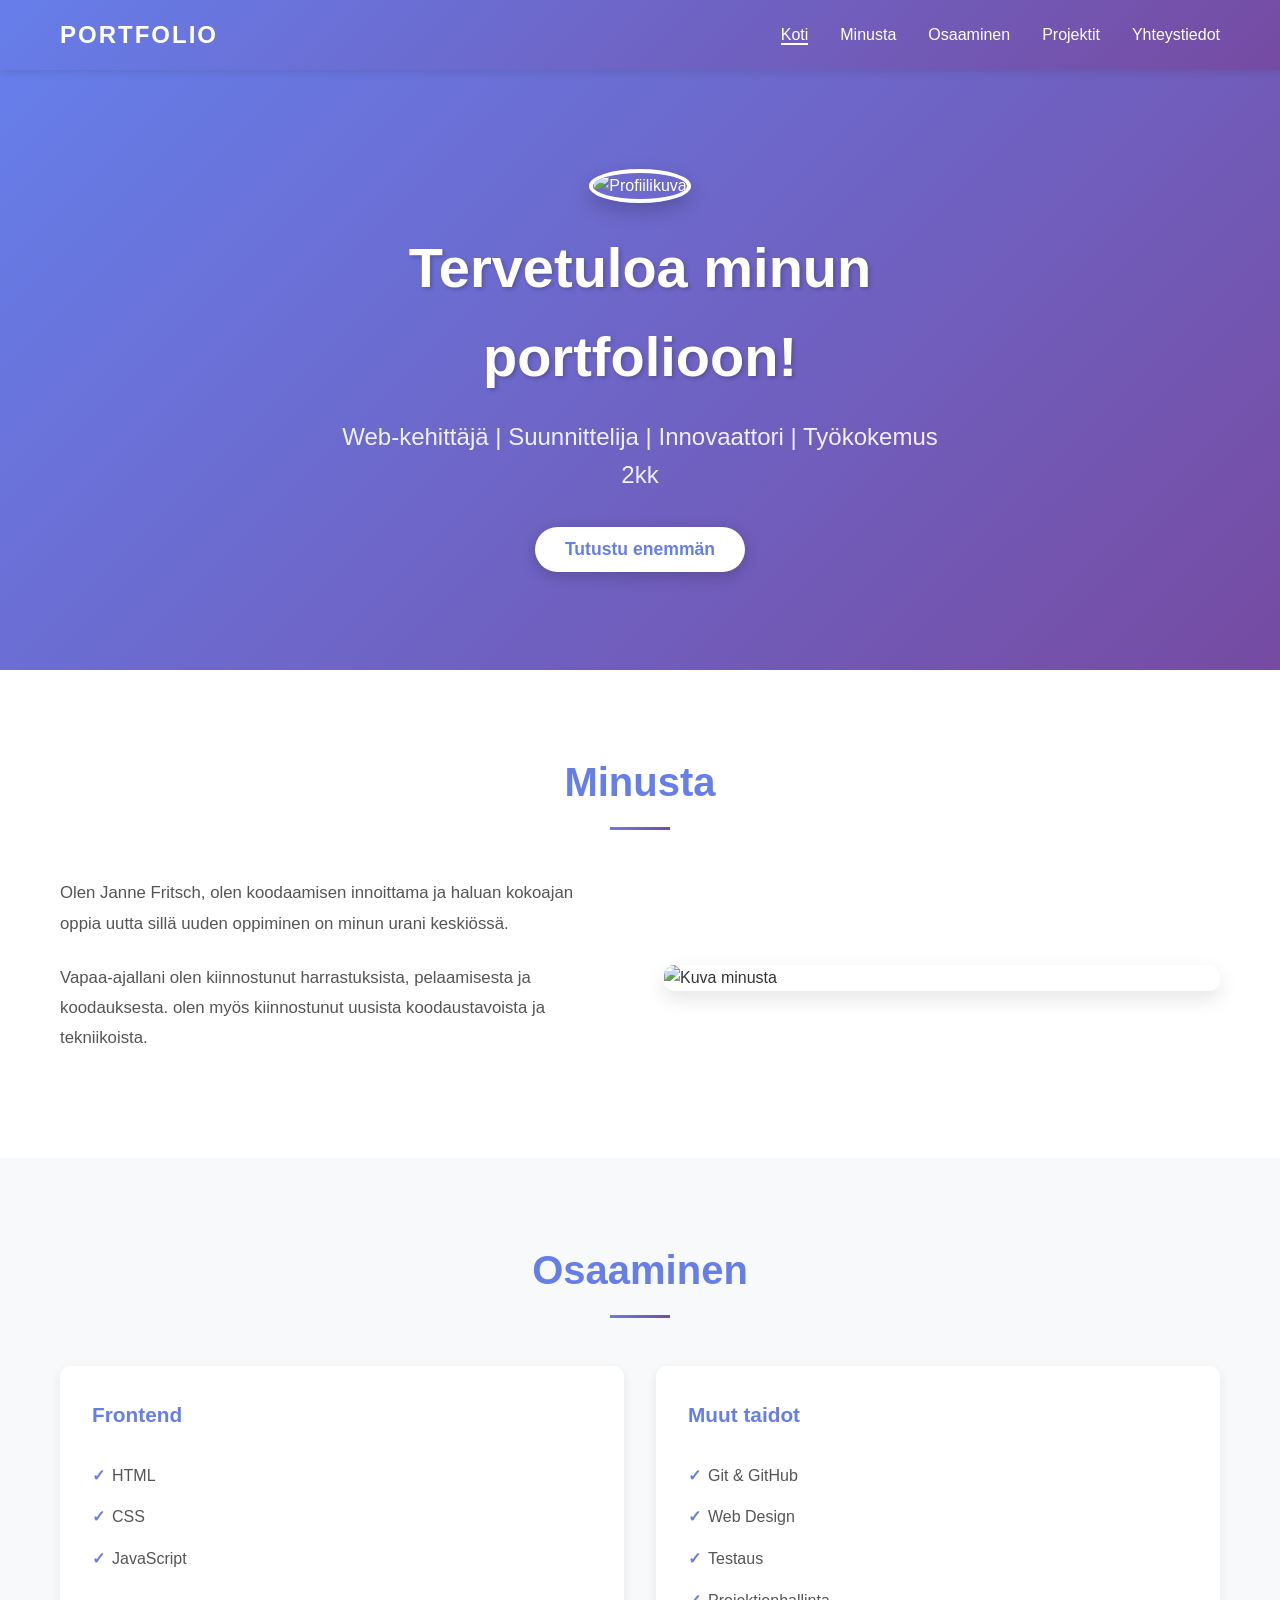
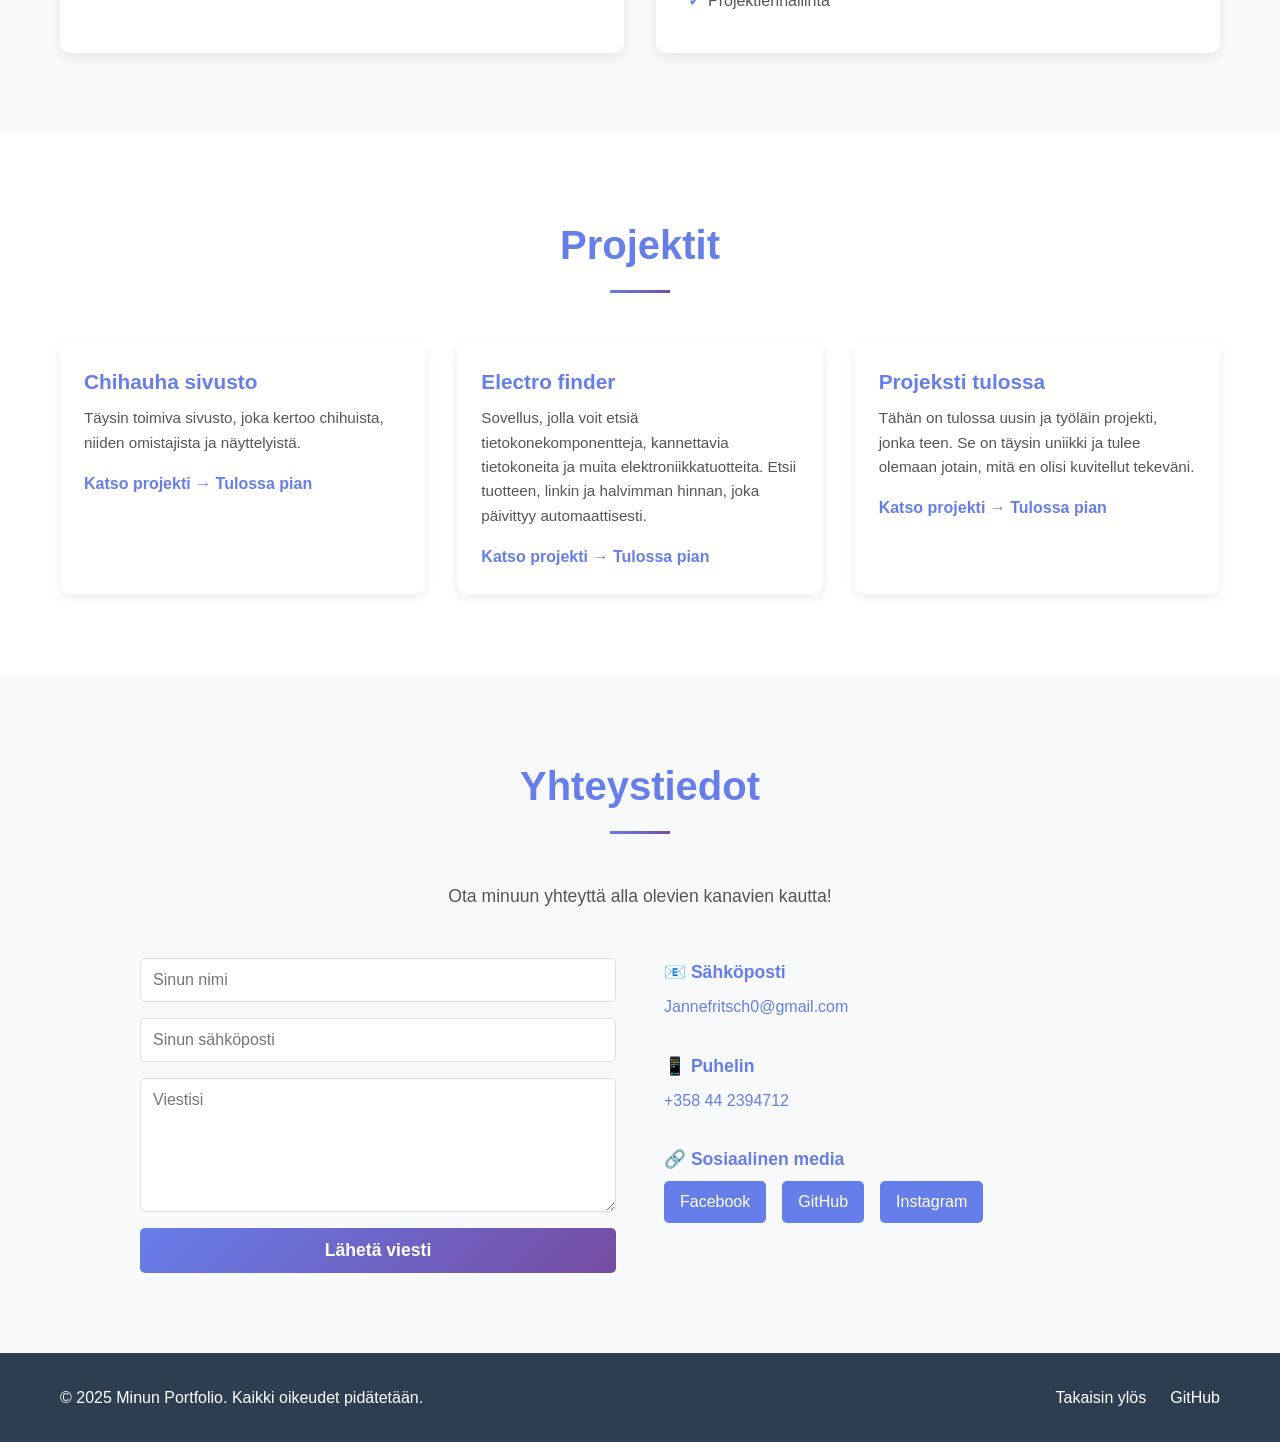
==== index.html @ ff275de2 "Add files via upload" ====
<!DOCTYPE html>
<html lang="fi">

<head>
    <meta charset="UTF-8">
    <meta name="viewport" content="width=device-width, initial-scale=1.0">
    <title>Minun Portfolio</title>
    <link rel="stylesheet" href="styles.css">
</head>

<body>
    <!-- Navigaatio -->
    <nav class="navbar">
        <div class="nav-container">
            <div class="logo">Portfolio</div>
            <ul class="nav-menu">
                <li><a href="#home" class="nav-link">Koti</a></li>
                <li><a href="#about" class="nav-link">Minusta</a></li>
                <li><a href="#skills" class="nav-link">Osaaminen</a></li>
                <li><a href="#projects" class="nav-link">Projektit</a></li>
                <li><a href="#contact" class="nav-link">Yhteystiedot</a></li>
            </ul>
        </div>
    </nav>

    <!-- Esittelyosio (Hero) -->
    <section id="home" class="hero">
        <div class="hero-content">
            <img src="images/profile.jpg" alt="Profiilikuva" class="profile-pic">
            <h1>Tervetuloa minun portfolioon!</h1>
            <p class="tagline">Web-kehittäjä | Suunnittelija | Innovaattori | Työkokemus 2kk </p>
            <button class="cta-button">Tutustu enemmän</button>
        </div>
    </section>

    <!-- Minusta -osio -->
    <section id="about" class="about">
        <div class="container">
            <h2>Minusta</h2>
            <div class="about-content">
                <div class="about-text">
                    <p>
                        Olen Janne Fritsch, olen koodaamisen innoittama ja haluan kokoajan oppia uutta sillä uuden oppiminen on minun urani keskiössä.
                    </p>
                    <p>
                        Vapaa-ajallani olen kiinnostunut harrastuksista, pelaamisesta ja koodauksesta. olen myös kiinnostunut uusista koodaustavoista ja tekniikoista.
                    </p>
                </div>
                <img src="images/about.jpg" alt="Kuva minusta" class="about-image">
            </div>
        </div>
    </section>

    <!-- Osaaminen -osio -->
    <section id="skills" class="skills">
        <div class="container">
            <h2>Osaaminen</h2>
            <div class="skills-grid">
                <div class="skill-card">
                    <h3>Frontend</h3>
                    <ul>
                        <li>HTML</li>
                        <li>CSS</li>
                        <li>JavaScript</li>
                    </ul>
                </div>
                <div class="skill-card">
                    <h3>Muut taidot</h3>
                    <ul>
                        <li>Git & GitHub</li>
                        <li>Web Design</li>
                        <li>Testaus</li>
                        <li>Projektienhallinta</li>
                    </ul>
                </div>
            </div>
        </div>
    </section>

    <!-- Projektit -osio -->
    <section id="projects" class="projects">
        <div class="container">
            <h2>Projektit</h2>
            <div class="projects-grid">
                <div class="project-card">
                    <h3>Chihauha sivusto</h3>
                    <p>
                        Täysin toimiva sivusto, joka kertoo chihuista, niiden omistajista ja näyttelyistä.
                    </p>
                    <a href="#" class="project-link">Katso projekti → Tulossa pian</a>
                </div>
                <div class="project-card">
                    <h3>Electro finder</h3>
                    <p>
                        Sovellus, jolla voit etsiä tietokonekomponentteja, kannettavia tietokoneita ja muita elektroniikkatuotteita. Etsii tuotteen, linkin ja halvimman hinnan, joka päivittyy automaattisesti.
                    </p>
                    <a href="#" class="project-link">Katso projekti → Tulossa pian</a>
                </div>
                <div class="project-card">
                    <h3>Projeksti tulossa</h3>
                    <p>
                       Tähän on tulossa uusin ja työläin projekti, jonka teen. Se on täysin uniikki ja tulee olemaan jotain, mitä en olisi kuvitellut tekeväni.
                    </p>
                    <a href="#" class="project-link">Katso projekti → Tulossa pian</a>
                </div>
            </div>
        </div>
    </section>

    <!-- Yhteystiedot -osio -->
    <section id="contact" class="contact">
        <div class="container">
            <h2>Yhteystiedot</h2>
            <p class="contact-intro">Ota minuun yhteyttä alla olevien kanavien kautta!</p>

            <div class="contact-content">
                <form class="contact-form">
                    <input type="text" placeholder="Sinun nimi" required>
                    <input type="email" placeholder="Sinun sähköposti" required>
                    <textarea placeholder="Viestisi" rows="6" required></textarea>
                    <button type="submit" class="submit-button">Lähetä viesti</button>
                </form>

                <div class="contact-info">
                    <div class="info-item">
                        <h4>📧 Sähköposti</h4>
                        <p><a href="Jannefritsch0@gmail.com">Jannefritsch0@gmail.com</a></p>
                    </div>
                    <div class="info-item">
                        <h4>📱 Puhelin</h4>
                        <p><a href="tel:+358 44 2394712">+358 44 2394712</a></p>
                    </div>
                    <div class="info-item">
                        <h4>🔗 Sosiaalinen media</h4>
                        <div class="social-links">
                            <a href="https://linkedin.com" target="_blank" rel="noopener noreferrer">Facebook</a>
                            <a href="https://github.com" target="_blank" rel="noopener noreferrer">GitHub</a>
                            <a href="https://twitter.com" target="_blank" rel="noopener noreferrer">Instagram</a>
                        </div>
                    </div>
                </div>
            </div>
        </div>
    </section>

    <!-- Footer -->
    <footer class="footer">
        <div class="container">
            <p>&copy; 2025 Minun Portfolio. Kaikki oikeudet pidätetään.</p>
            <div class="footer-links">
                <a href="#home">Takaisin ylös</a>
                <a href="https://github.com" target="_blank" rel="noopener noreferrer">GitHub</a>
            </div>
        </div>
    </footer>

    <script src="script.js"></script>
</body>
</html>
---- styles.css ----
/* === YLEISET TYYLIT === */
* {
    margin: 0;
    padding: 0;
    box-sizing: border-box;
}

html {
    scroll-behavior: smooth;
}

body {
    font-family: 'Segoe UI', Tahoma, Geneva, Verdana, sans-serif;
    line-height: 1.6;
    color: #333;
    background: #f8f9fa;
}

.container {
    max-width: 1200px;
    margin: 0 auto;
    padding: 0 20px;
}

/* === NAVIGAATIO === */
.navbar {
    background: linear-gradient(135deg, #667eea 0%, #764ba2 100%);
    color: white;
    padding: 1rem 0;
    position: sticky;
    top: 0;
    z-index: 100;
    box-shadow: 0 2px 8px rgba(0, 0, 0, 0.1);
}

.nav-container {
    max-width: 1200px;
    margin: 0 auto;
    padding: 0 20px;
    display: flex;
    justify-content: space-between;
    align-items: center;
}

.logo {
    font-size: 1.5rem;
    font-weight: bold;
    text-transform: uppercase;
    letter-spacing: 2px;
}

.nav-menu {
    display: flex;
    list-style: none;
    gap: 2rem;
}

.nav-link {
    color: white;
    text-decoration: none;
    transition: opacity 0.3s;
    font-weight: 500;
}

.nav-link:hover {
    opacity: 0.8;
    border-bottom: 2px solid white;
}

/* === HERO OSIO === */
.hero {
    background: linear-gradient(135deg, #667eea 0%, #764ba2 100%);
    color: white;
    padding: 80px 20px;
    text-align: center;
    min-height: 600px;
    display: flex;
    align-items: center;
    justify-content: center;
}

.hero-content {
    max-width: 600px;
}

.profile-pic {
    width: 150px;
    height: 150px;
    border-radius: 50%;
    margin-bottom: 20px;
    border: 4px solid white;
    object-fit: cover;
    box-shadow: 0 8px 20px rgba(0, 0, 0, 0.2);
}

.hero h1 {
    font-size: 3.5rem;
    margin-bottom: 1rem;
    text-shadow: 2px 2px 4px rgba(0, 0, 0, 0.2);
}

.tagline {
    font-size: 1.5rem;
    margin-bottom: 2rem;
    opacity: 0.9;
}

.cta-button {
    background: white;
    color: #667eea;
    border: none;
    padding: 12px 30px;
    font-size: 1.1rem;
    font-weight: bold;
    border-radius: 50px;
    cursor: pointer;
    transition: transform 0.2s, box-shadow 0.2s;
    box-shadow: 0 4px 15px rgba(0, 0, 0, 0.2);
}

.cta-button:hover {
    transform: translateY(-2px);
    box-shadow: 0 6px 20px rgba(0, 0, 0, 0.3);
}

/* === MINUSTA OSIO === */
.about {
    padding: 80px 20px;
    background: white;
}

.about h2,
.skills h2,
.projects h2,
.contact h2 {
    font-size: 2.5rem;
    text-align: center;
    margin-bottom: 3rem;
    color: #667eea;
    position: relative;
    padding-bottom: 1rem;
}

.about h2::after,
.skills h2::after,
.projects h2::after,
.contact h2::after {
    content: '';
    position: absolute;
    bottom: 0;
    left: 50%;
    transform: translateX(-50%);
    width: 60px;
    height: 3px;
    background: linear-gradient(135deg, #667eea 0%, #764ba2 100%);
}

.about-content {
    display: grid;
    grid-template-columns: 1fr 1fr;
    gap: 3rem;
    align-items: center;
}

.about-text p {
    margin-bottom: 1.5rem;
    font-size: 1.05rem;
    color: #555;
    line-height: 1.8;
}

.about-image {
    width: 100%;
    border-radius: 10px;
    box-shadow: 0 8px 20px rgba(0, 0, 0, 0.1);
}

/* === OSAAMINEN OSIO === */
.skills {
    padding: 80px 20px;
    background: #f8f9fa;
}

.skills-grid {
    display: grid;
    grid-template-columns: repeat(auto-fit, minmax(280px, 1fr));
    gap: 2rem;
}

.skill-card {
    background: white;
    padding: 2rem;
    border-radius: 10px;
    box-shadow: 0 4px 12px rgba(0, 0, 0, 0.08);
    transition: transform 0.3s, box-shadow 0.3s;
}

.skill-card:hover {
    transform: translateY(-5px);
    box-shadow: 0 8px 20px rgba(102, 126, 234, 0.2);
}

.skill-card h3 {
    color: #667eea;
    margin-bottom: 1.5rem;
    font-size: 1.3rem;
}

.skill-card ul {
    list-style: none;
}

.skill-card li {
    padding: 0.5rem 0;
    color: #555;
    padding-left: 20px;
    position: relative;
}

.skill-card li::before {
    content: '✓';
    position: absolute;
    left: 0;
    color: #667eea;
    font-weight: bold;
}

/* === PROJEKTIT OSIO === */
.projects {
    padding: 80px 20px;
    background: white;
}

.projects-grid {
    display: grid;
    grid-template-columns: repeat(auto-fit, minmax(320px, 1fr));
    gap: 2rem;
}

.project-card {
    background: white;
    border-radius: 10px;
    overflow: hidden;
    box-shadow: 0 4px 12px rgba(0, 0, 0, 0.08);
    transition: transform 0.3s, box-shadow 0.3s;
}

.project-card:hover {
    transform: translateY(-8px);
    box-shadow: 0 12px 24px rgba(102, 126, 234, 0.2);
}

.project-card img {
    width: 100%;
    height: 200px;
    object-fit: cover;
}

.project-card h3 {
    color: #667eea;
    padding: 1.5rem 1.5rem 0.5rem;
    font-size: 1.3rem;
}

.project-card p {
    padding: 0 1.5rem 1rem;
    color: #555;
    font-size: 0.95rem;
}

.project-link {
    display: inline-block;
    margin: 0 1.5rem 1.5rem;
    color: #667eea;
    text-decoration: none;
    font-weight: bold;
    transition: color 0.3s;
}

.project-link:hover {
    color: #764ba2;
}

/* === YHTEYSTIEDOT OSIO === */
.contact {
    padding: 80px 20px;
    background: #f8f9fa;
}

.contact-intro {
    text-align: center;
    font-size: 1.1rem;
    color: #555;
    margin-bottom: 3rem;
}

.contact-content {
    display: grid;
    grid-template-columns: 1fr 1fr;
    gap: 3rem;
    max-width: 1000px;
    margin: 0 auto;
}

.contact-form {
    display: flex;
    flex-direction: column;
    gap: 1rem;
}

.contact-form input,
.contact-form textarea {
    padding: 12px;
    border: 1px solid #ddd;
    border-radius: 5px;
    font-family: inherit;
    font-size: 1rem;
    transition: border-color 0.3s;
}

.contact-form input:focus,
.contact-form textarea:focus {
    outline: none;
    border-color: #667eea;
    box-shadow: 0 0 0 3px rgba(102, 126, 234, 0.1);
}

.submit-button {
    background: linear-gradient(135deg, #667eea 0%, #764ba2 100%);
    color: white;
    border: none;
    padding: 12px 30px;
    font-size: 1.1rem;
    font-weight: bold;
    border-radius: 5px;
    cursor: pointer;
    transition: transform 0.2s, box-shadow 0.2s;
}

.submit-button:hover {
    transform: translateY(-2px);
    box-shadow: 0 6px 20px rgba(102, 126, 234, 0.3);
}

.contact-info {
    display: flex;
    flex-direction: column;
    gap: 2rem;
}

.info-item h4 {
    color: #667eea;
    margin-bottom: 0.5rem;
    font-size: 1.1rem;
}

.info-item p {
    color: #555;
}

.info-item a {
    color: #667eea;
    text-decoration: none;
    transition: color 0.3s;
}

.info-item a:hover {
    color: #764ba2;
}

.social-links {
    display: flex;
    gap: 1rem;
}

.social-links a {
    display: inline-block;
    padding: 8px 16px;
    background: #667eea;
    color: white;
    text-decoration: none;
    border-radius: 5px;
    transition: background 0.3s;
}

.social-links a:hover {
    background: #764ba2;
}

/* === FOOTER === */
.footer {
    background: #2c3e50;
    color: white;
    padding: 2rem 20px;
    text-align: center;
}

.footer .container {
    display: flex;
    justify-content: space-between;
    align-items: center;
    flex-wrap: wrap;
    gap: 1rem;
}

.footer-links {
    display: flex;
    gap: 1.5rem;
}

.footer-links a {
    color: white;
    text-decoration: none;
    transition: color 0.3s;
}

.footer-links a:hover {
    color: #667eea;
}

/* === RESPONSIVE === */
@media (max-width: 768px) {
    .nav-menu {
        gap: 1rem;
        font-size: 0.9rem;
    }

    .hero h1 {
        font-size: 2.5rem;
    }

    .tagline {
        font-size: 1.2rem;
    }

    .about-content {
        grid-template-columns: 1fr;
    }

    .projects-grid,
    .skills-grid {
        grid-template-columns: 1fr;
    }

    .contact-content {
        grid-template-columns: 1fr;
    }

    .footer .container {
        flex-direction: column;
        text-align: center;
    }

    .hero {
        min-height: 400px;
        padding: 40px 20px;
    }

    .about,
    .skills,
    .projects,
    .contact {
        padding: 40px 20px;
    }

    .about h2,
    .skills h2,
    .projects h2,
    .contact h2 {
        font-size: 2rem;
    }
}

@media (max-width: 480px) {
    .hero h1 {
        font-size: 2rem;
    }

    .tagline {
        font-size: 1rem;
    }

    .profile-pic {
        width: 100px;
        height: 100px;
    }

    .nav-menu {
        flex-direction: column;
        gap: 0.5rem;
        font-size: 0.85rem;
    }
}
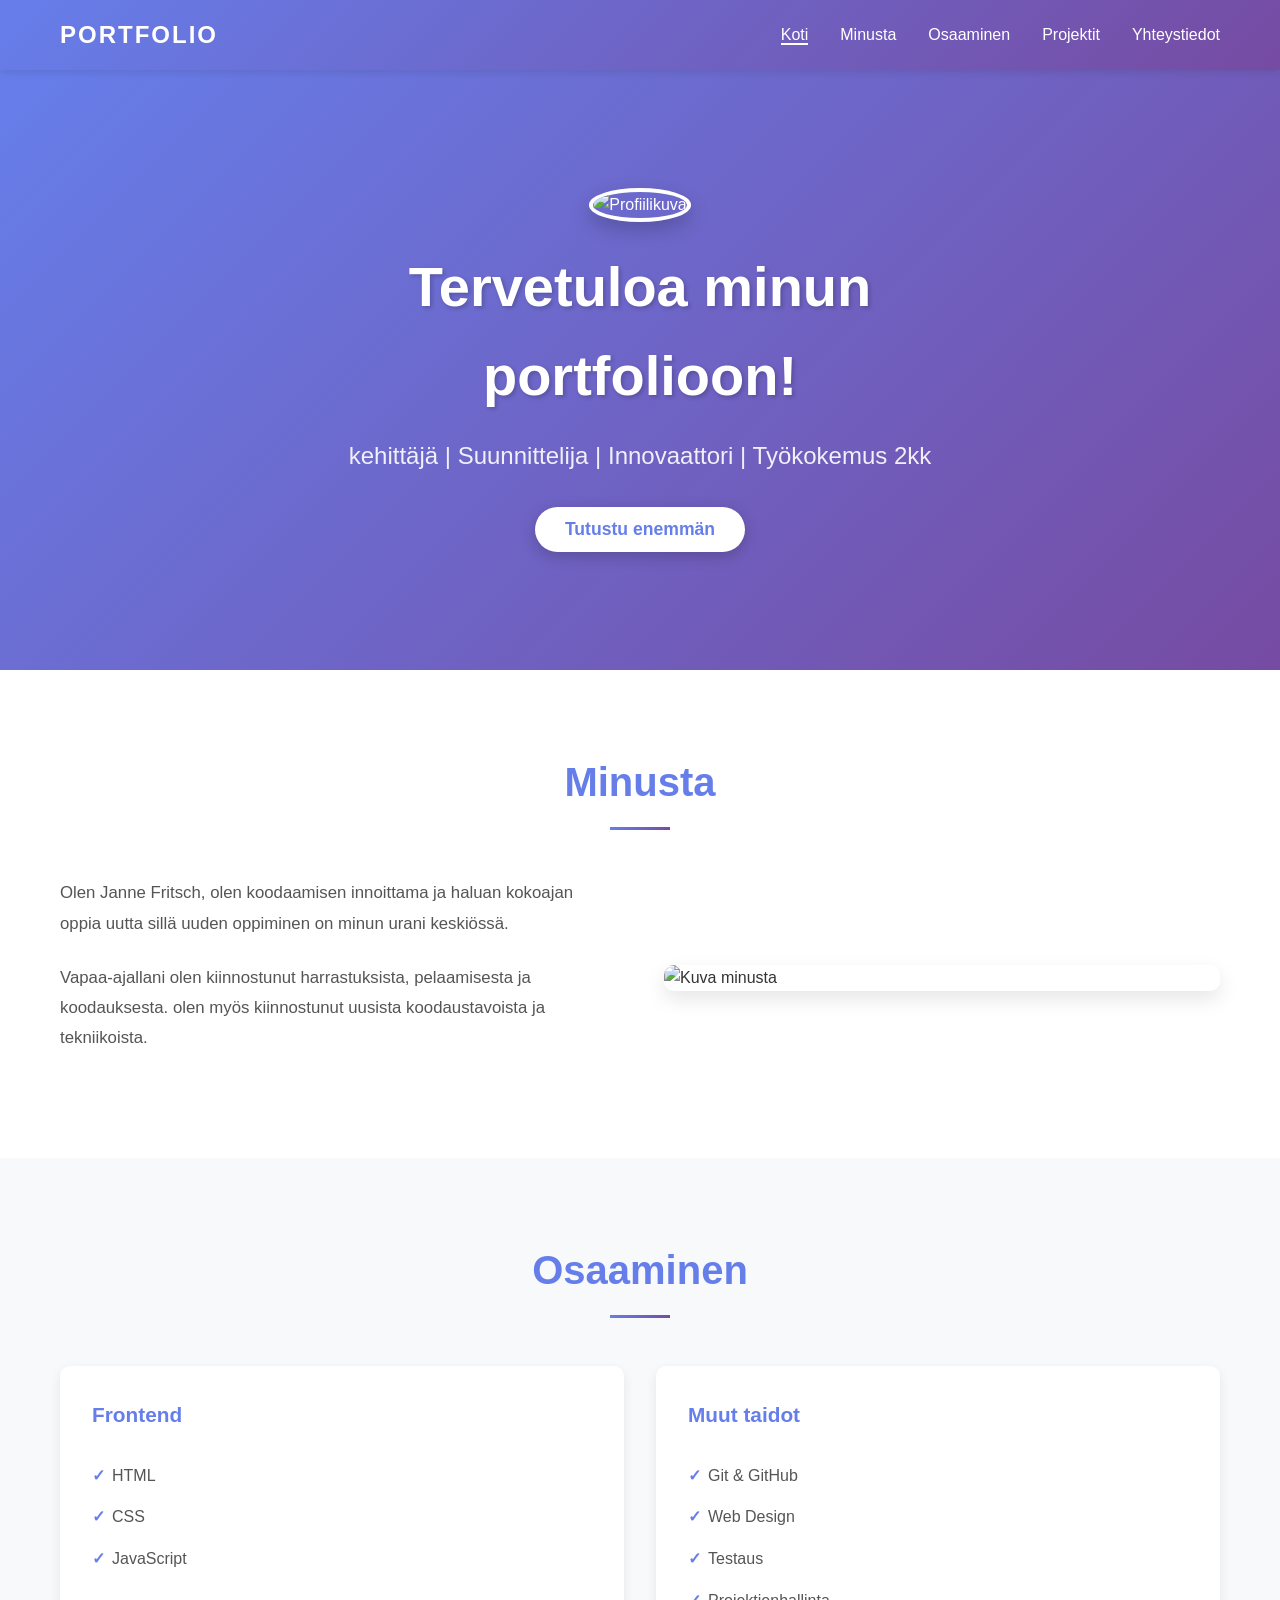
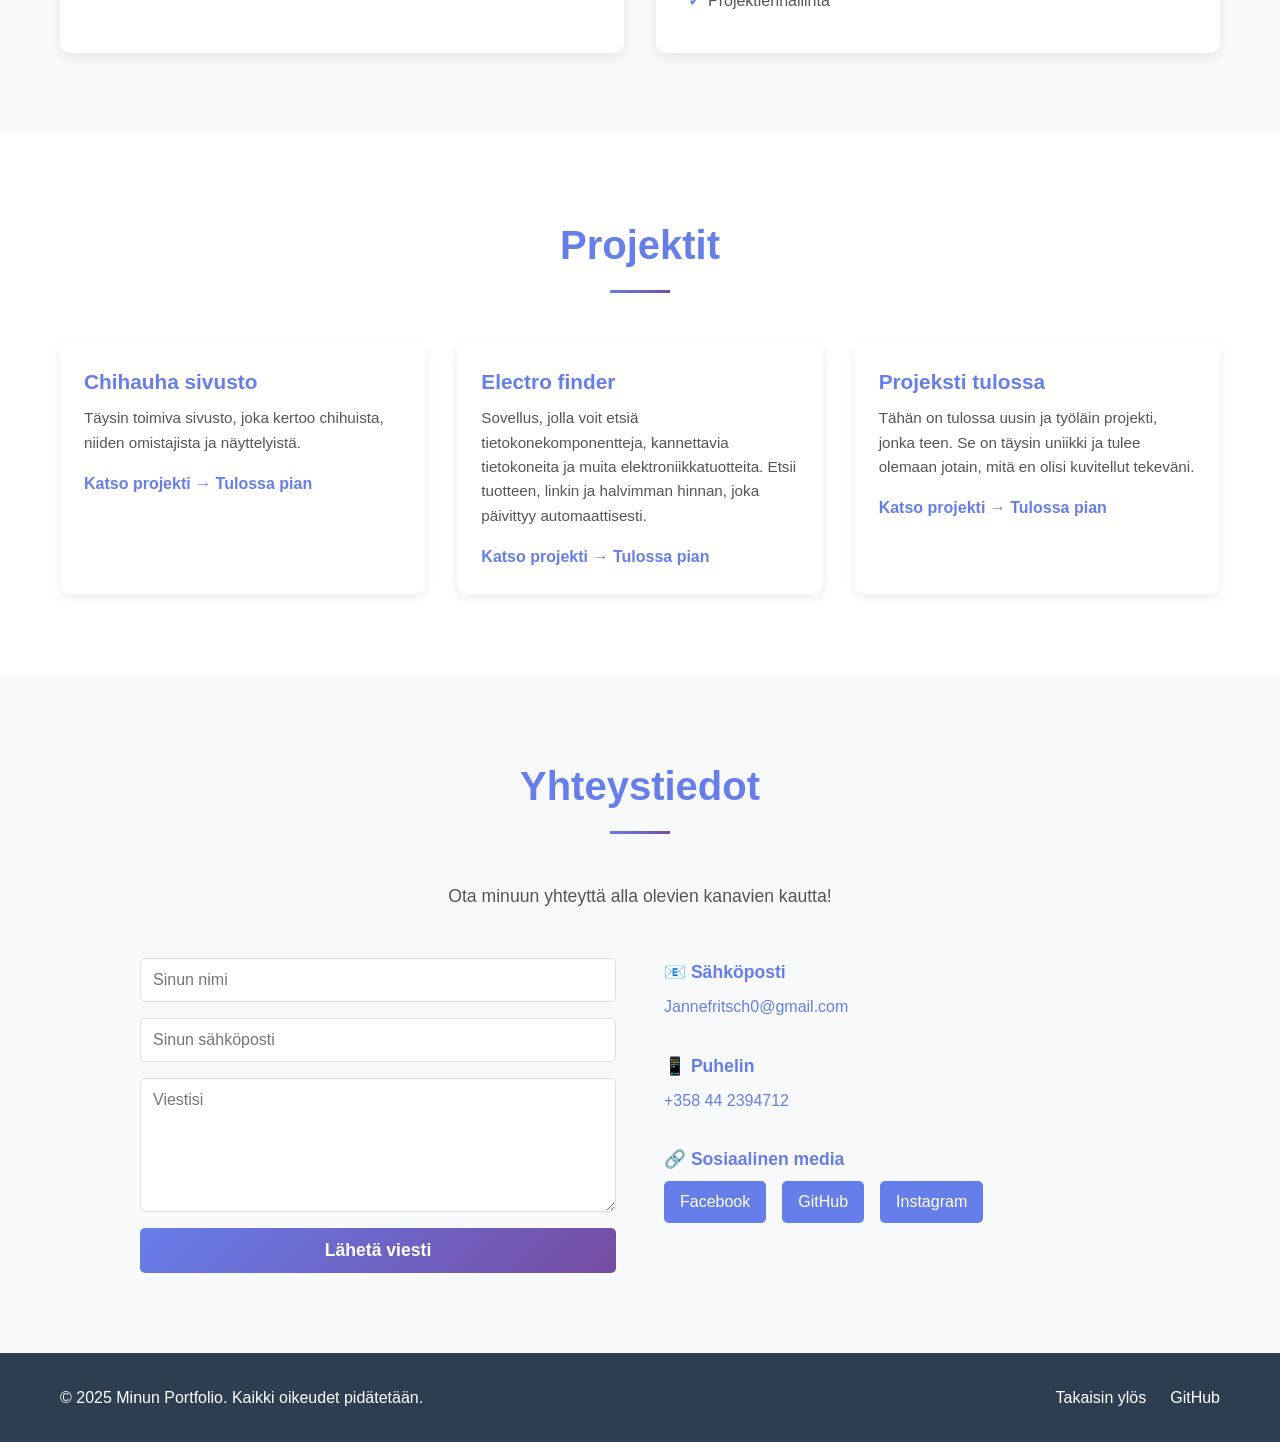
==== commit 0a9df1ae: "git test" ====
--- a/index.html
+++ b/index.html
@@ -22,13 +22,13 @@
             </ul>
         </div>
     </nav>
-
+ 
     <!-- Esittelyosio (Hero) -->
     <section id="home" class="hero">
         <div class="hero-content">
             <img src="images/profile.jpg" alt="Profiilikuva" class="profile-pic">
             <h1>Tervetuloa minun portfolioon!</h1>
-            <p class="tagline">Web-kehittäjä | Suunnittelija | Innovaattori | Työkokemus 2kk </p>
+            <p class="tagline">kehittäjä | Suunnittelija | Innovaattori | Työkokemus 2kk </p>
             <button class="cta-button">Tutustu enemmän</button>
         </div>
     </section>
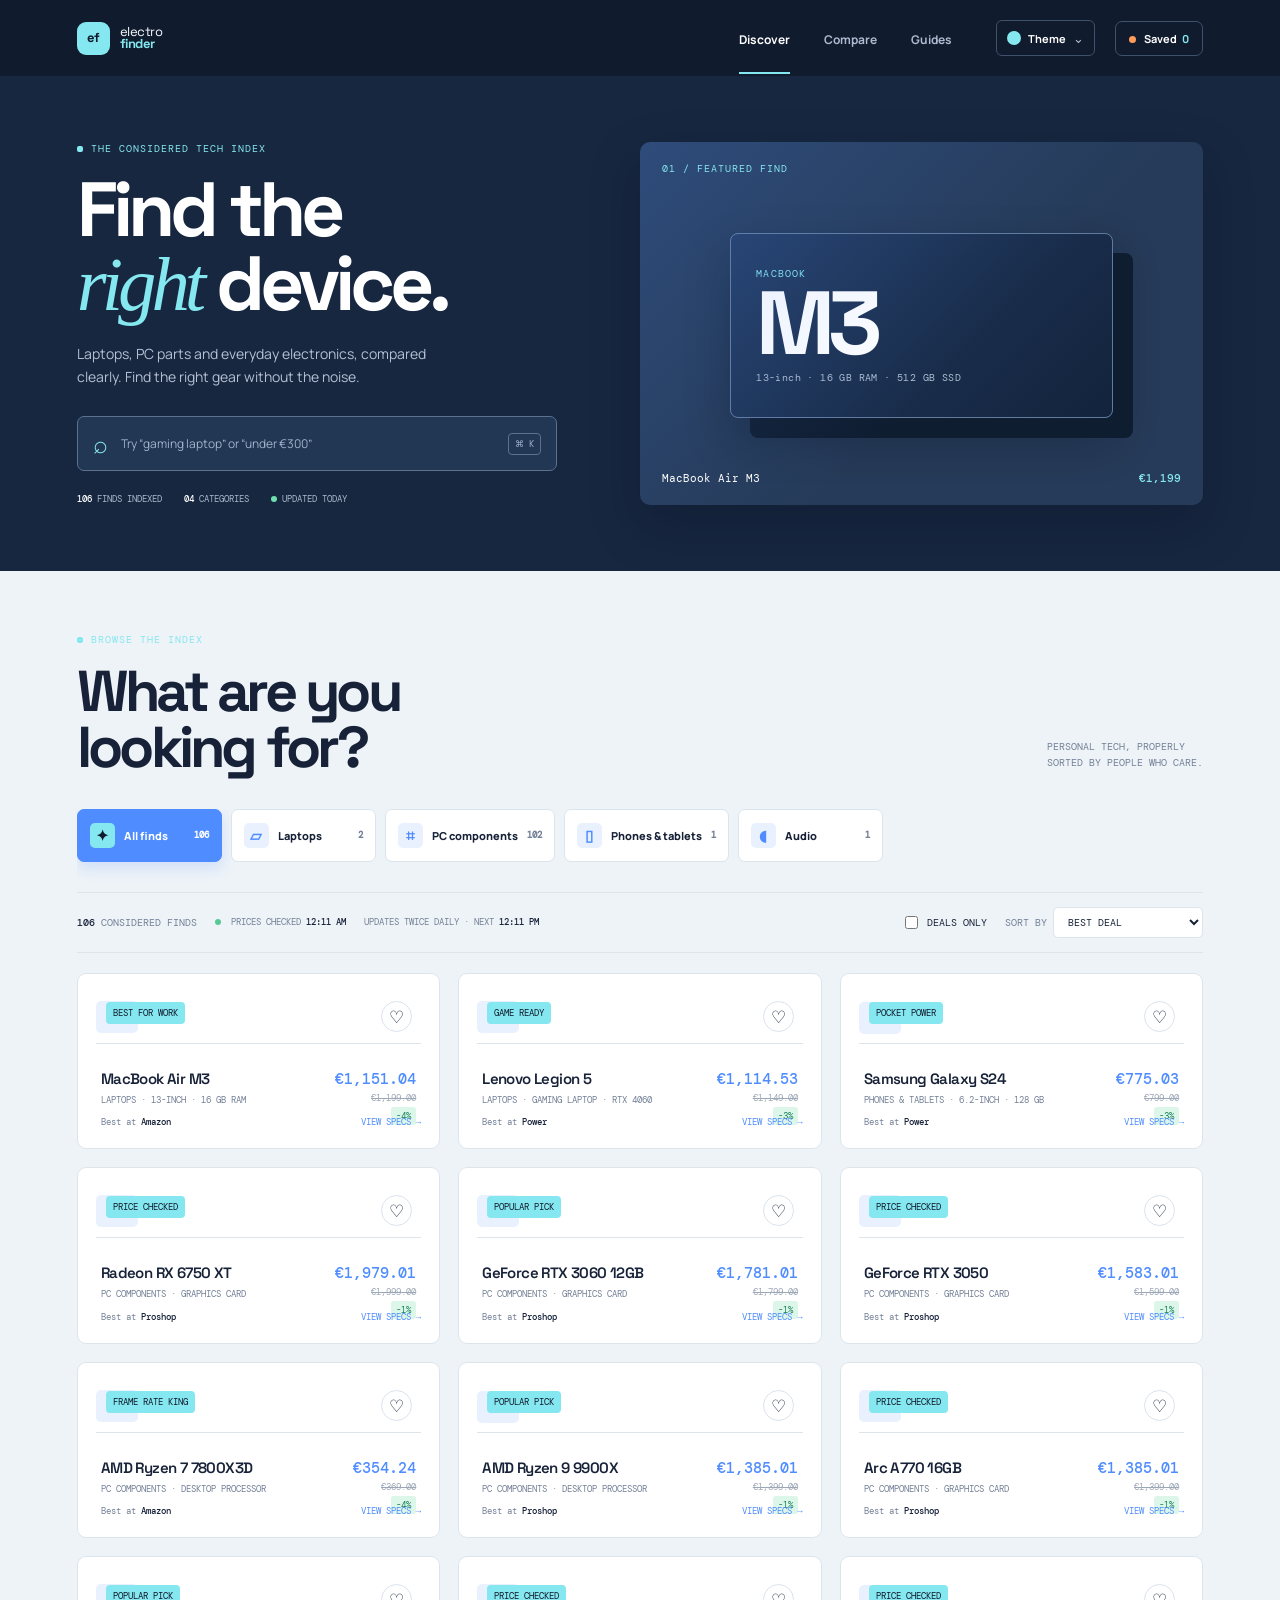
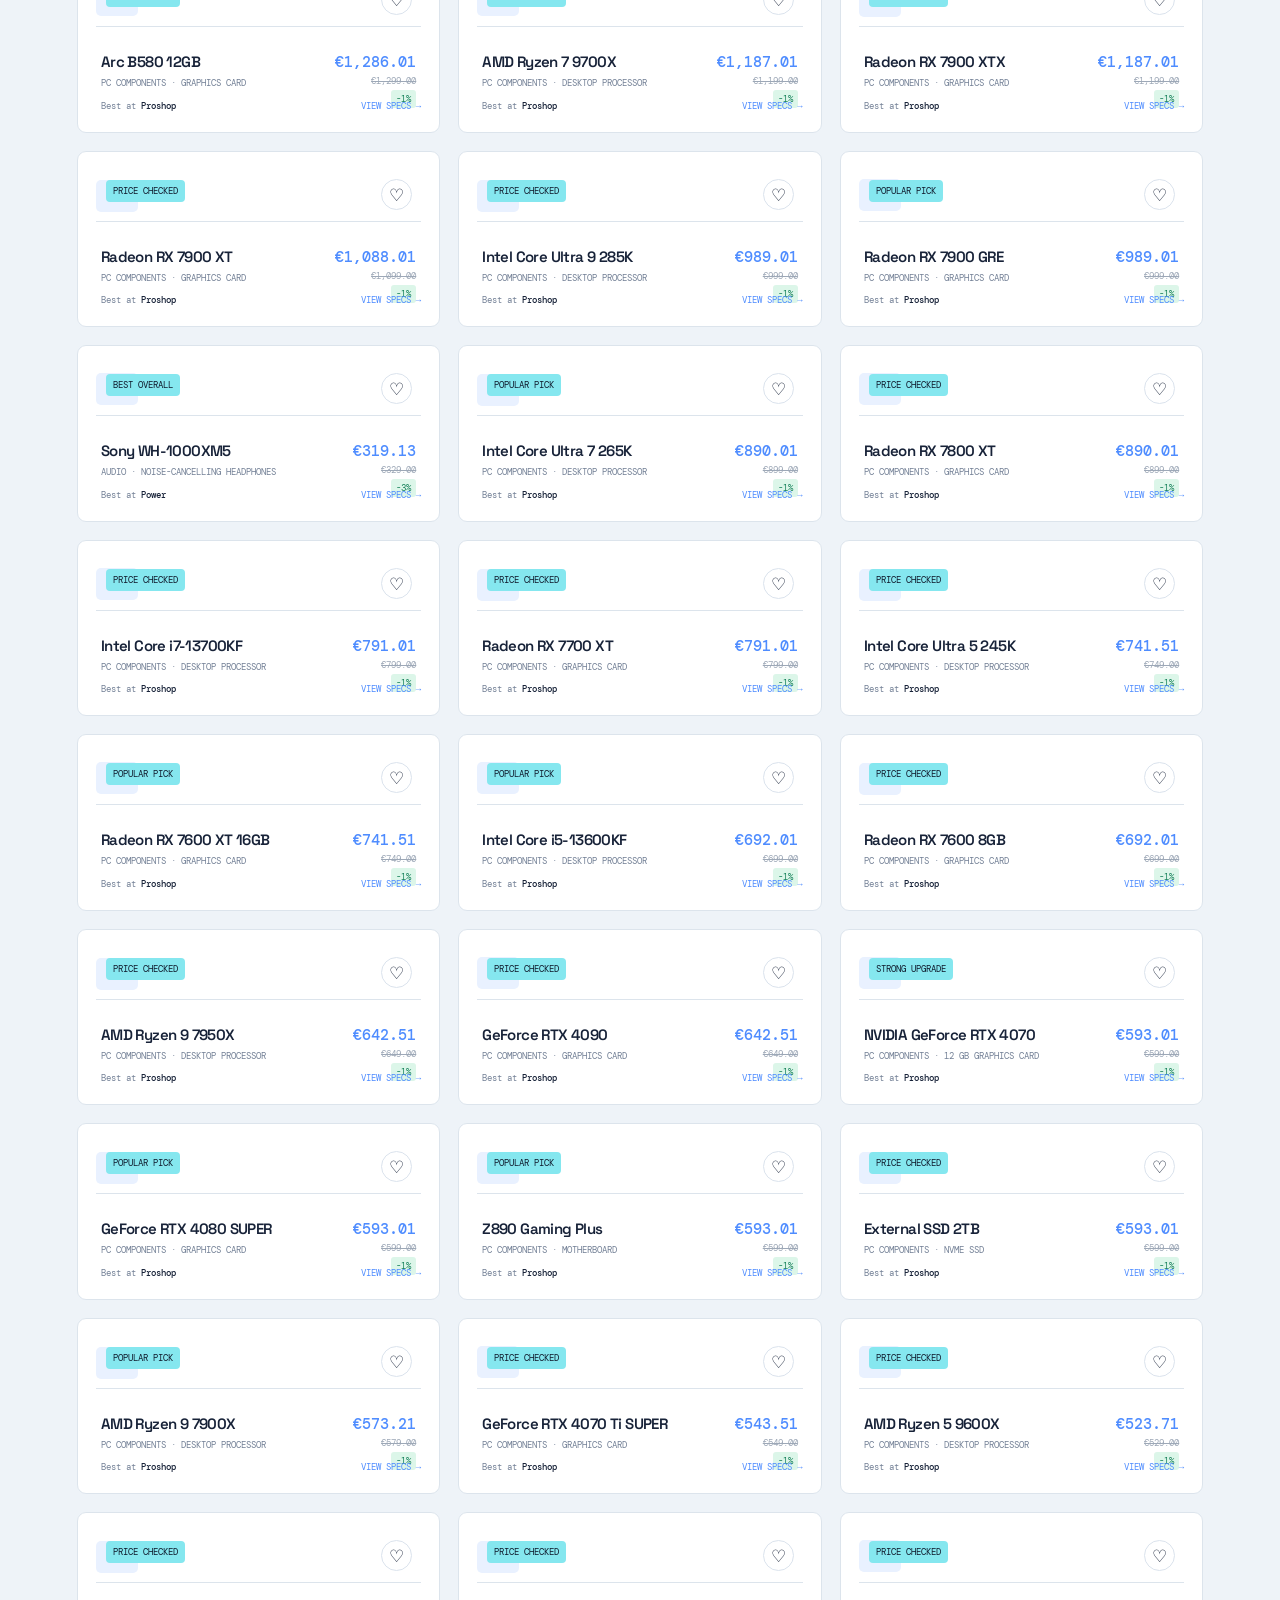
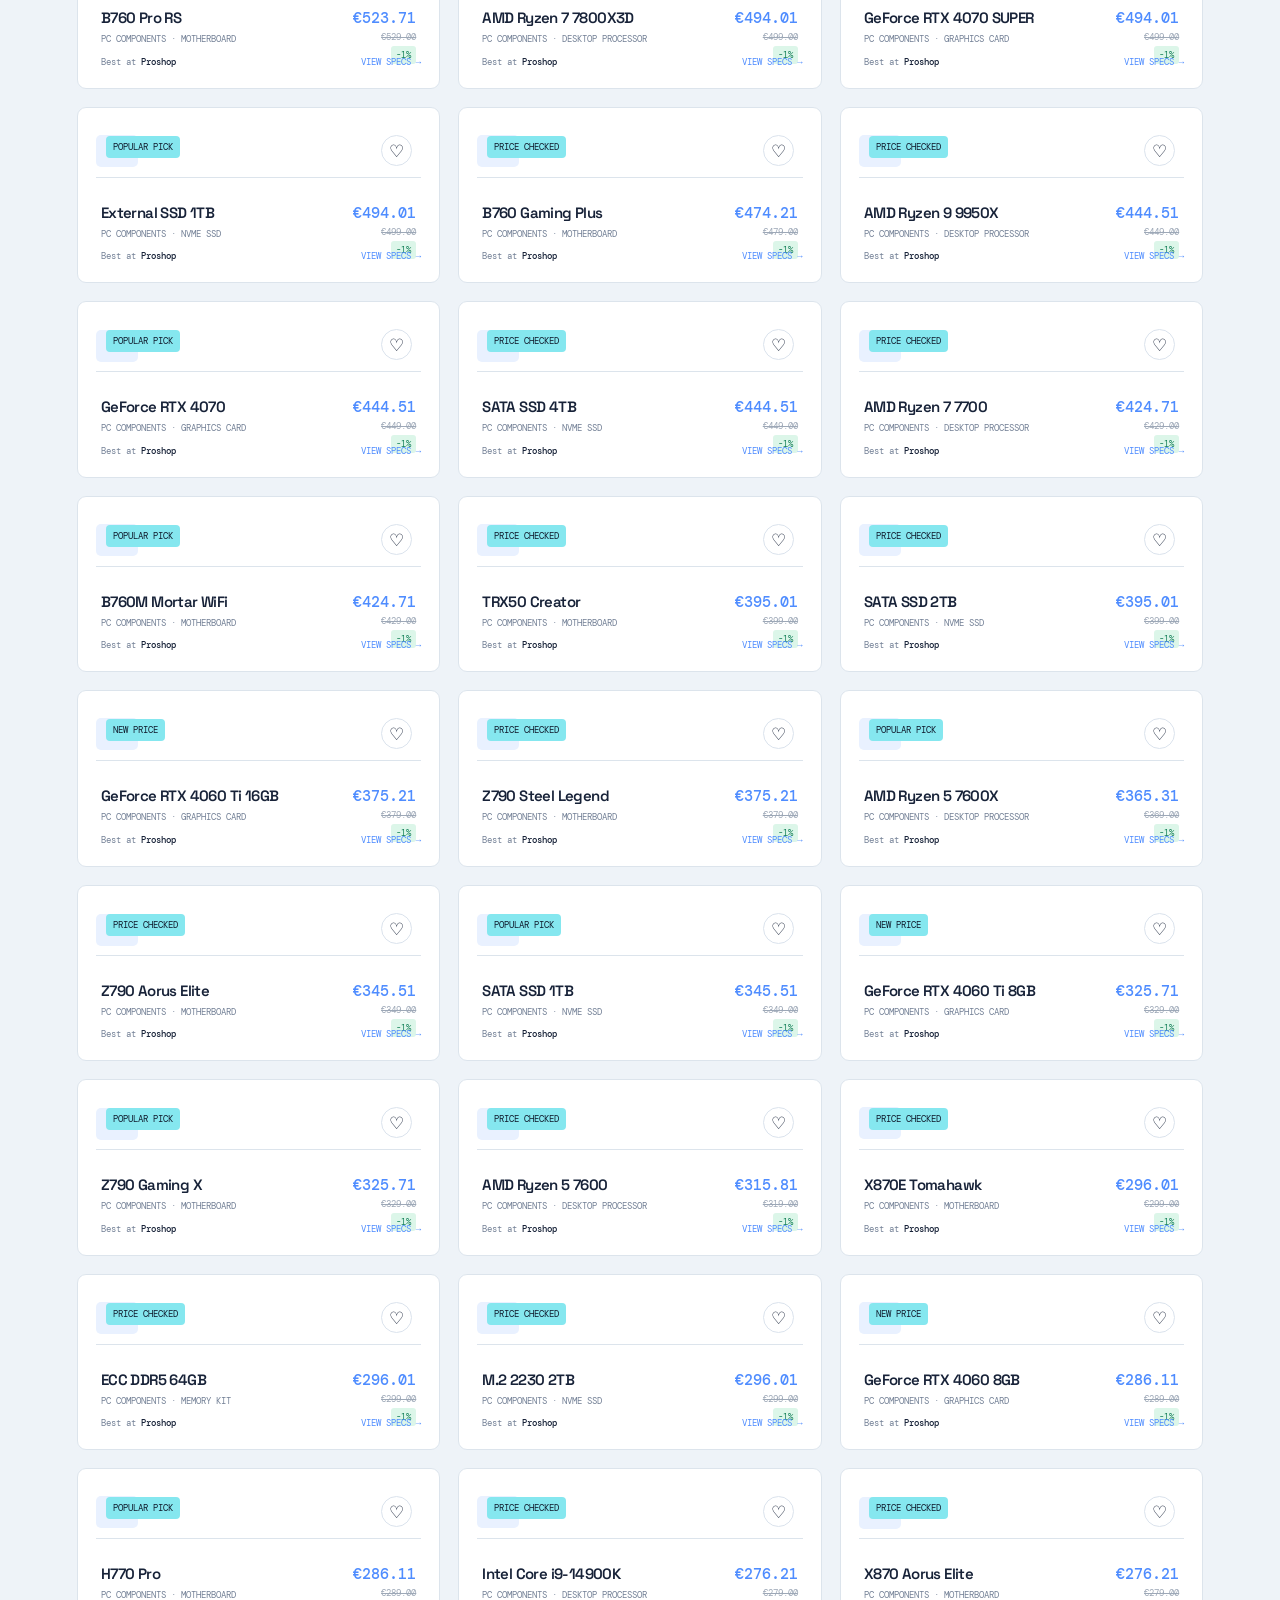
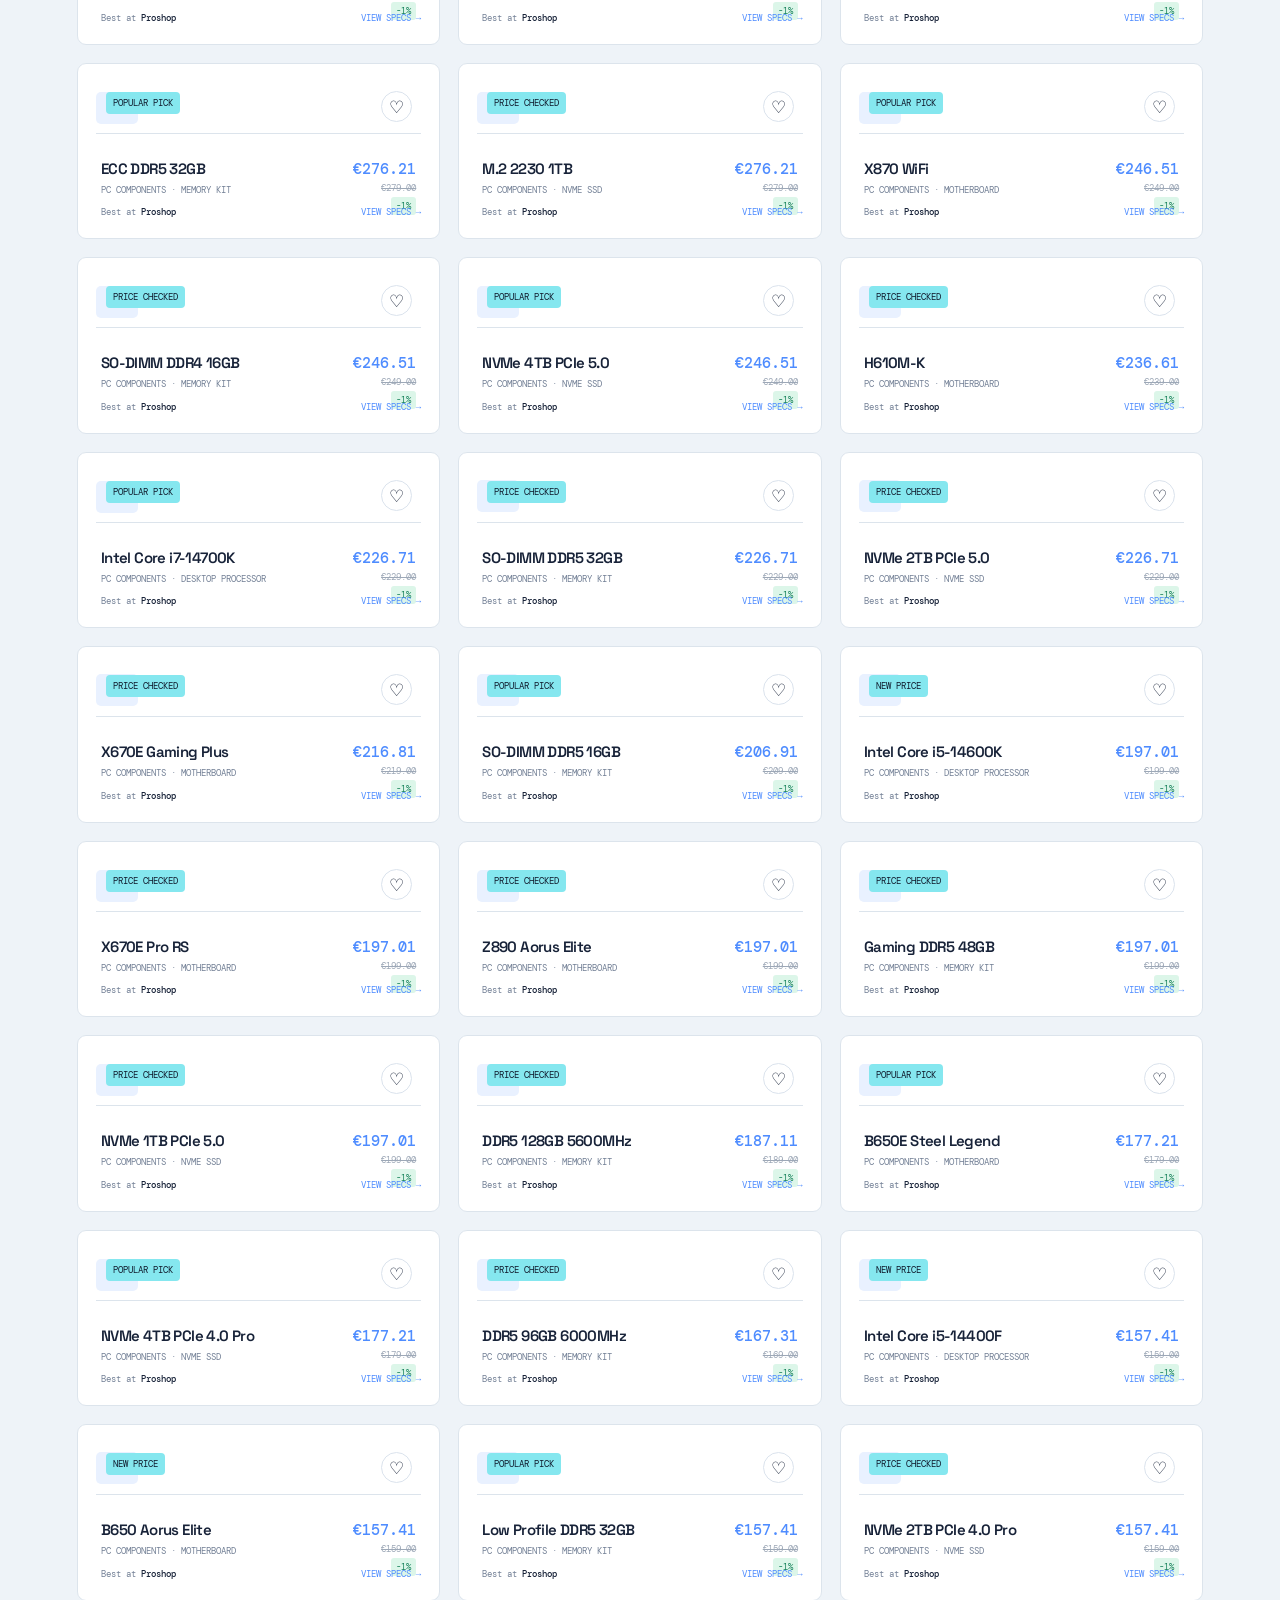
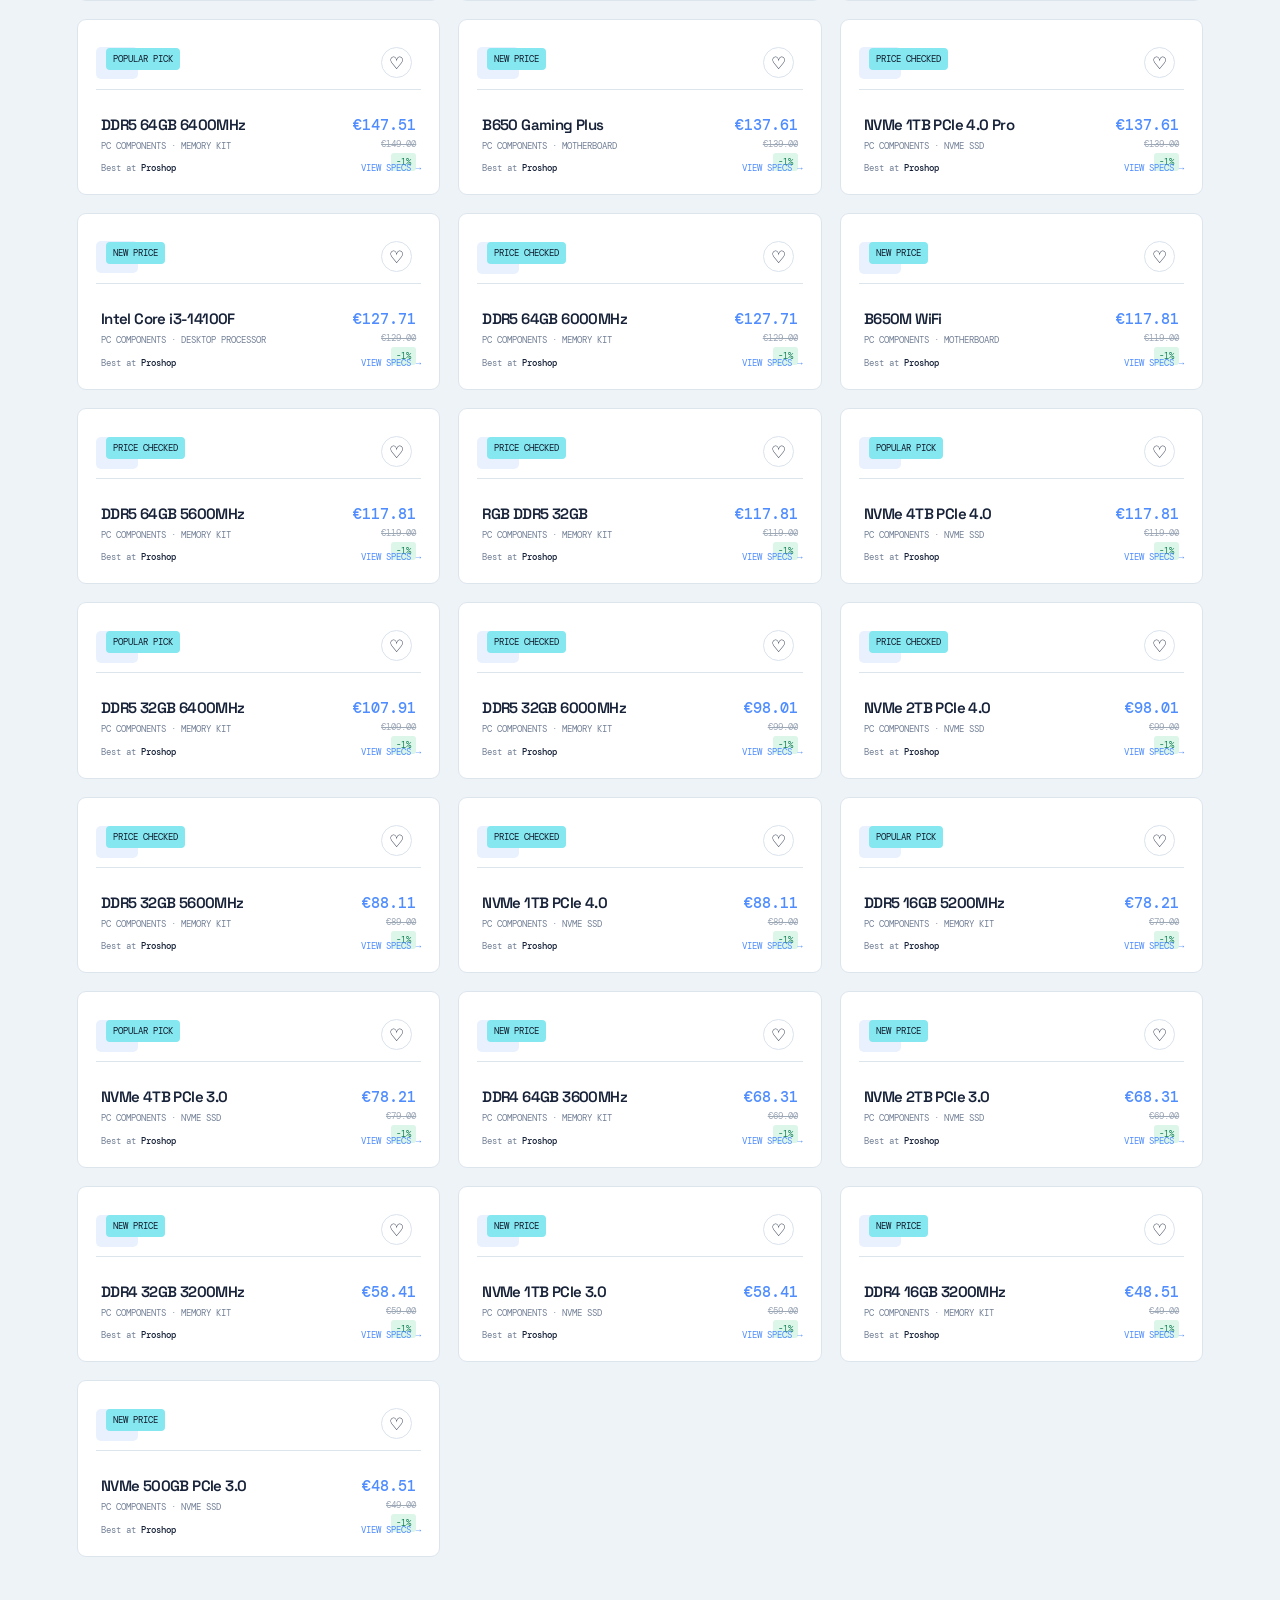
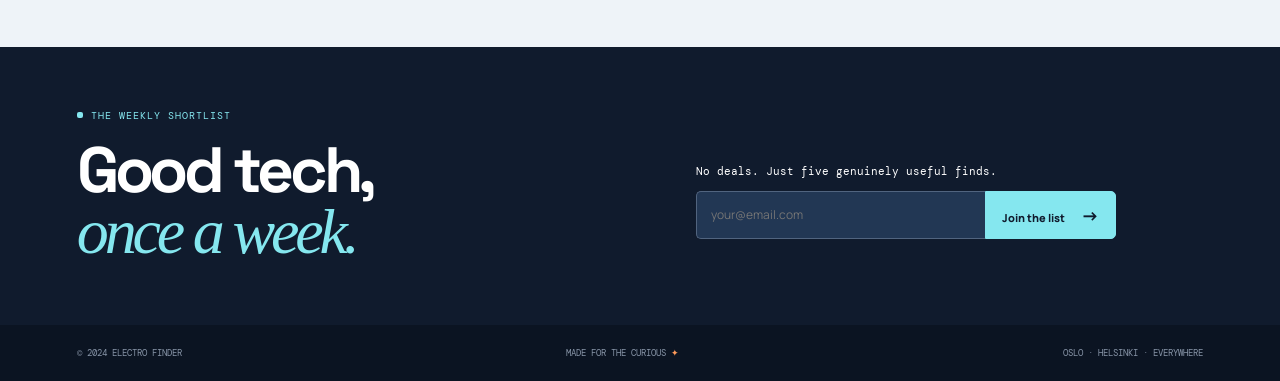
==== commit 2df1ff0b: "Publish Electro Finder site" ====
--- a/index.html
+++ b/index.html
@@ -4,8 +4,9 @@
 <head>
     <meta charset="UTF-8">
     <meta name="viewport" content="width=device-width, initial-scale=1.0">
-    <title>Minun Portfolio</title>
-    <link rel="stylesheet" href="styles.css">
+    <meta http-equiv="refresh" content="0; url=Koodaus/index.html">
+    <title>Electro finder</title>
+    <script>window.location.replace('Koodaus/index.html');</script>
 </head>
 
 <body>
@@ -19,14 +20,13 @@
                 <li><a href="#skills" class="nav-link">Osaaminen</a></li>
                 <li><a href="#projects" class="nav-link">Projektit</a></li>
                 <li><a href="#contact" class="nav-link">Yhteystiedot</a></li>
-            </ul>
         </div>
     </nav>
  
     <!-- Esittelyosio (Hero) -->
     <section id="home" class="hero">
         <div class="hero-content">
-            <img src="images/profile.jpg" alt="Profiilikuva" class="profile-pic">
+            <div class="profile-pic" role="img" aria-label="Janne Fritschin profiilikuva">JF</div>
             <h1>Tervetuloa minun portfolioon!</h1>
             <p class="tagline">kehittäjä | Suunnittelija | Innovaattori | Työkokemus 2kk </p>
             <button class="cta-button">Tutustu enemmän</button>
@@ -46,7 +46,9 @@
                         Vapaa-ajallani olen kiinnostunut harrastuksista, pelaamisesta ja koodauksesta. olen myös kiinnostunut uusista koodaustavoista ja tekniikoista.
                     </p>
                 </div>
-                <img src="images/about.jpg" alt="Kuva minusta" class="about-image">
+                <div class="about-image" role="img" aria-label="Janne Fritschin esittelykuva">
+                    <span>Janne Fritsch</span>
+                </div>
             </div>
         </div>
     </section>
@@ -124,7 +126,7 @@
                 <div class="contact-info">
                     <div class="info-item">
                         <h4>📧 Sähköposti</h4>
-                        <p><a href="Jannefritsch0@gmail.com">Jannefritsch0@gmail.com</a></p>
+                        <p><a href="mailto:Jannefritsch0@gmail.com">Jannefritsch0@gmail.com</a></p>
                     </div>
                     <div class="info-item">
                         <h4>📱 Puhelin</h4>
